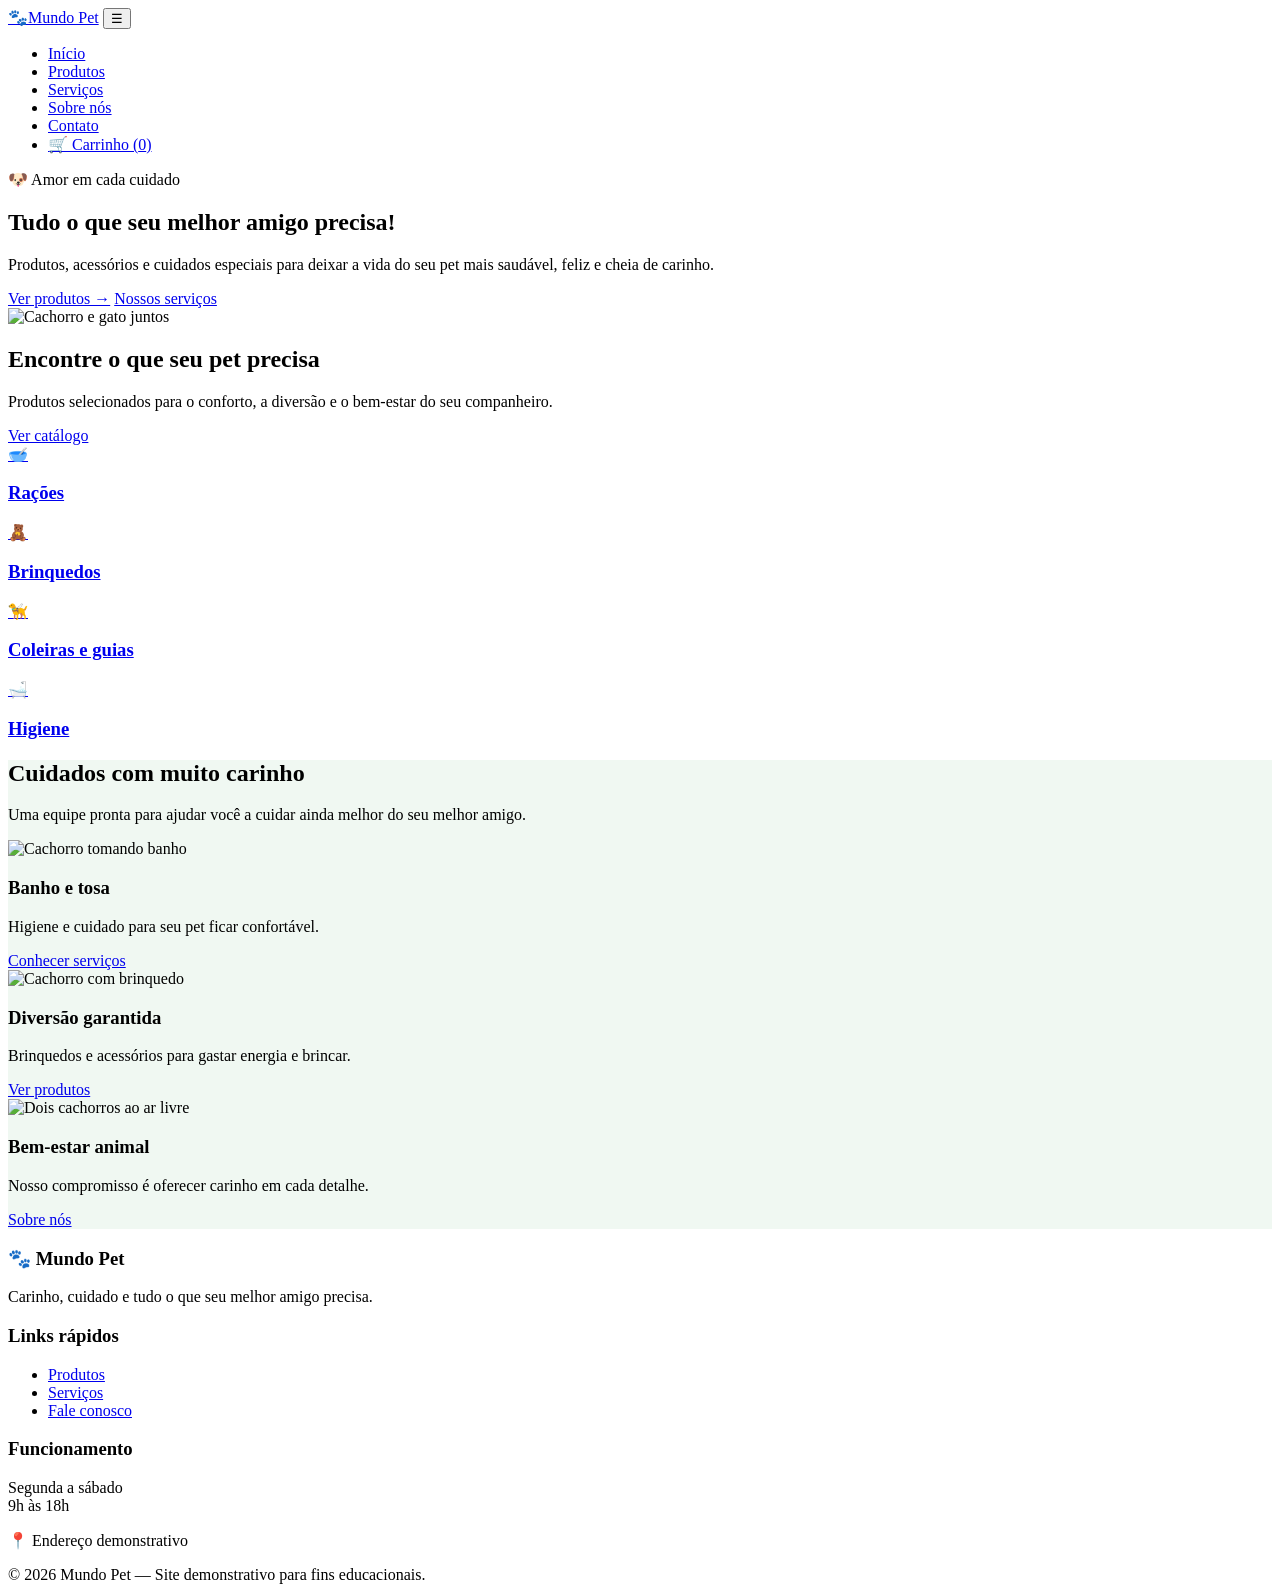
==== index.html @ 1e4cd00c "Add files via upload" ====
<!DOCTYPE html>
<html lang="pt-BR">
<head>
  <meta charset="UTF-8">
  <meta name="viewport" content="width=device-width, initial-scale=1.0">
  <meta name="description" content="Mundo Pet: produtos e serviços para cuidar do seu melhor amigo.">
  <title>Início | Mundo Pet</title>
  <link rel="stylesheet" href="css/style.css">
</head>
<body>

<header>
  <div class="container navbar">
    <a class="logo" href="index.html"><span class="logo-icon">🐾</span><span>Mundo Pet</span></a>
    <button class="menu-toggle" aria-label="Abrir menu" aria-expanded="false">☰</button>
    <nav aria-label="Menu principal">
      <ul class="nav-links">
        <li><a href="index.html" data-page="index.html">Início</a></li>
        <li><a href="produtos.html" data-page="produtos.html">Produtos</a></li>
        <li><a href="servicos.html" data-page="servicos.html">Serviços</a></li>
        <li><a href="sobre.html" data-page="sobre.html">Sobre nós</a></li>
        <li><a href="contato.html" data-page="contato.html">Contato</a></li>
        <li><a class="cart-link" href="carrinho.html" data-page="carrinho.html">🛒 Carrinho (<span class="cart-count">0</span>)</a></li>
      </ul>
    </nav>
  </div>
</header>

<main>

<section class="hero">
  <div class="container hero-grid">
    <div>
      <span class="eyebrow">🐶 Amor em cada cuidado</span>
      <h1>Tudo o que seu melhor amigo precisa!</h1>
      <p>Produtos, acessórios e cuidados especiais para deixar a vida do seu pet mais saudável, feliz e cheia de carinho.</p>
      <a class="btn" href="produtos.html">Ver produtos →</a>
      <a class="btn secondary" href="servicos.html">Nossos serviços</a>
    </div>
    <img class="hero-image" src="C:\Users\Aluno\Documents\foto/cao.jpg" alt="Cachorro e gato juntos">
  </div>
</section>
<section class="section">
  <div class="container">
    <div class="section-head"><div><h2>Encontre o que seu pet precisa</h2><p>Produtos selecionados para o conforto, a diversão e o bem-estar do seu companheiro.</p></div><a class="btn secondary" href="produtos.html">Ver catálogo</a></div>
    <div class="category-grid">
      <a class="category" href="produtos.html"><span>🥣</span><h3>Rações</h3></a>
      <a class="category" href="produtos.html"><span>🧸</span><h3>Brinquedos</h3></a>
      <a class="category" href="produtos.html"><span>🦮</span><h3>Coleiras e guias</h3></a>
      <a class="category" href="produtos.html"><span>🛁</span><h3>Higiene</h3></a>
    </div>
  </div>
</section>
<section class="section" style="background:#f0f8f2">
  <div class="container">
    <div class="section-head"><div><h2>Cuidados com muito carinho</h2><p>Uma equipe pronta para ajudar você a cuidar ainda melhor do seu melhor amigo.</p></div></div>
    <div class="cards">
      <article class="card"><img src="https://images.unsplash.com/photo-1516734212186-a967f81ad0d7?auto=format&fit=crop&w=800&q=80" alt="Cachorro tomando banho"><div class="card-content"><h3>Banho e tosa</h3><p>Higiene e cuidado para seu pet ficar confortável.</p><a class="btn" href="servicos.html">Conhecer serviços</a></div></article>
      <article class="card"><img src="https://images.unsplash.com/photo-1589924691995-400dc9ecc119?auto=format&fit=crop&w=800&q=80" alt="Cachorro com brinquedo"><div class="card-content"><h3>Diversão garantida</h3><p>Brinquedos e acessórios para gastar energia e brincar.</p><a class="btn" href="produtos.html">Ver produtos</a></div></article>
      <article class="card"><img src="https://images.unsplash.com/photo-1548199973-03cce0bbc87b?auto=format&fit=crop&w=800&q=80" alt="Dois cachorros ao ar livre"><div class="card-content"><h3>Bem-estar animal</h3><p>Nosso compromisso é oferecer carinho em cada detalhe.</p><a class="btn" href="sobre.html">Sobre nós</a></div></article>
    </div>
  </div>
</section>

</main>

<footer>
  <div class="container">
    <div class="footer-grid">
      <div><h3>🐾 Mundo Pet</h3><p>Carinho, cuidado e tudo o que seu melhor amigo precisa.</p></div>
      <div><h3>Links rápidos</h3><ul><li><a href="produtos.html">Produtos</a></li><li><a href="servicos.html">Serviços</a></li><li><a href="contato.html">Fale conosco</a></li></ul></div>
      <div><h3>Funcionamento</h3><p>Segunda a sábado<br>9h às 18h</p><p>📍 Endereço demonstrativo</p></div>
    </div>
    <div class="copyright">© 2026 Mundo Pet — Site demonstrativo para fins educacionais.</div>
  </div>
</footer>
<div class="toast" role="status" aria-live="polite"></div>
<script src="js/script.js"></script>


</body>
</html>
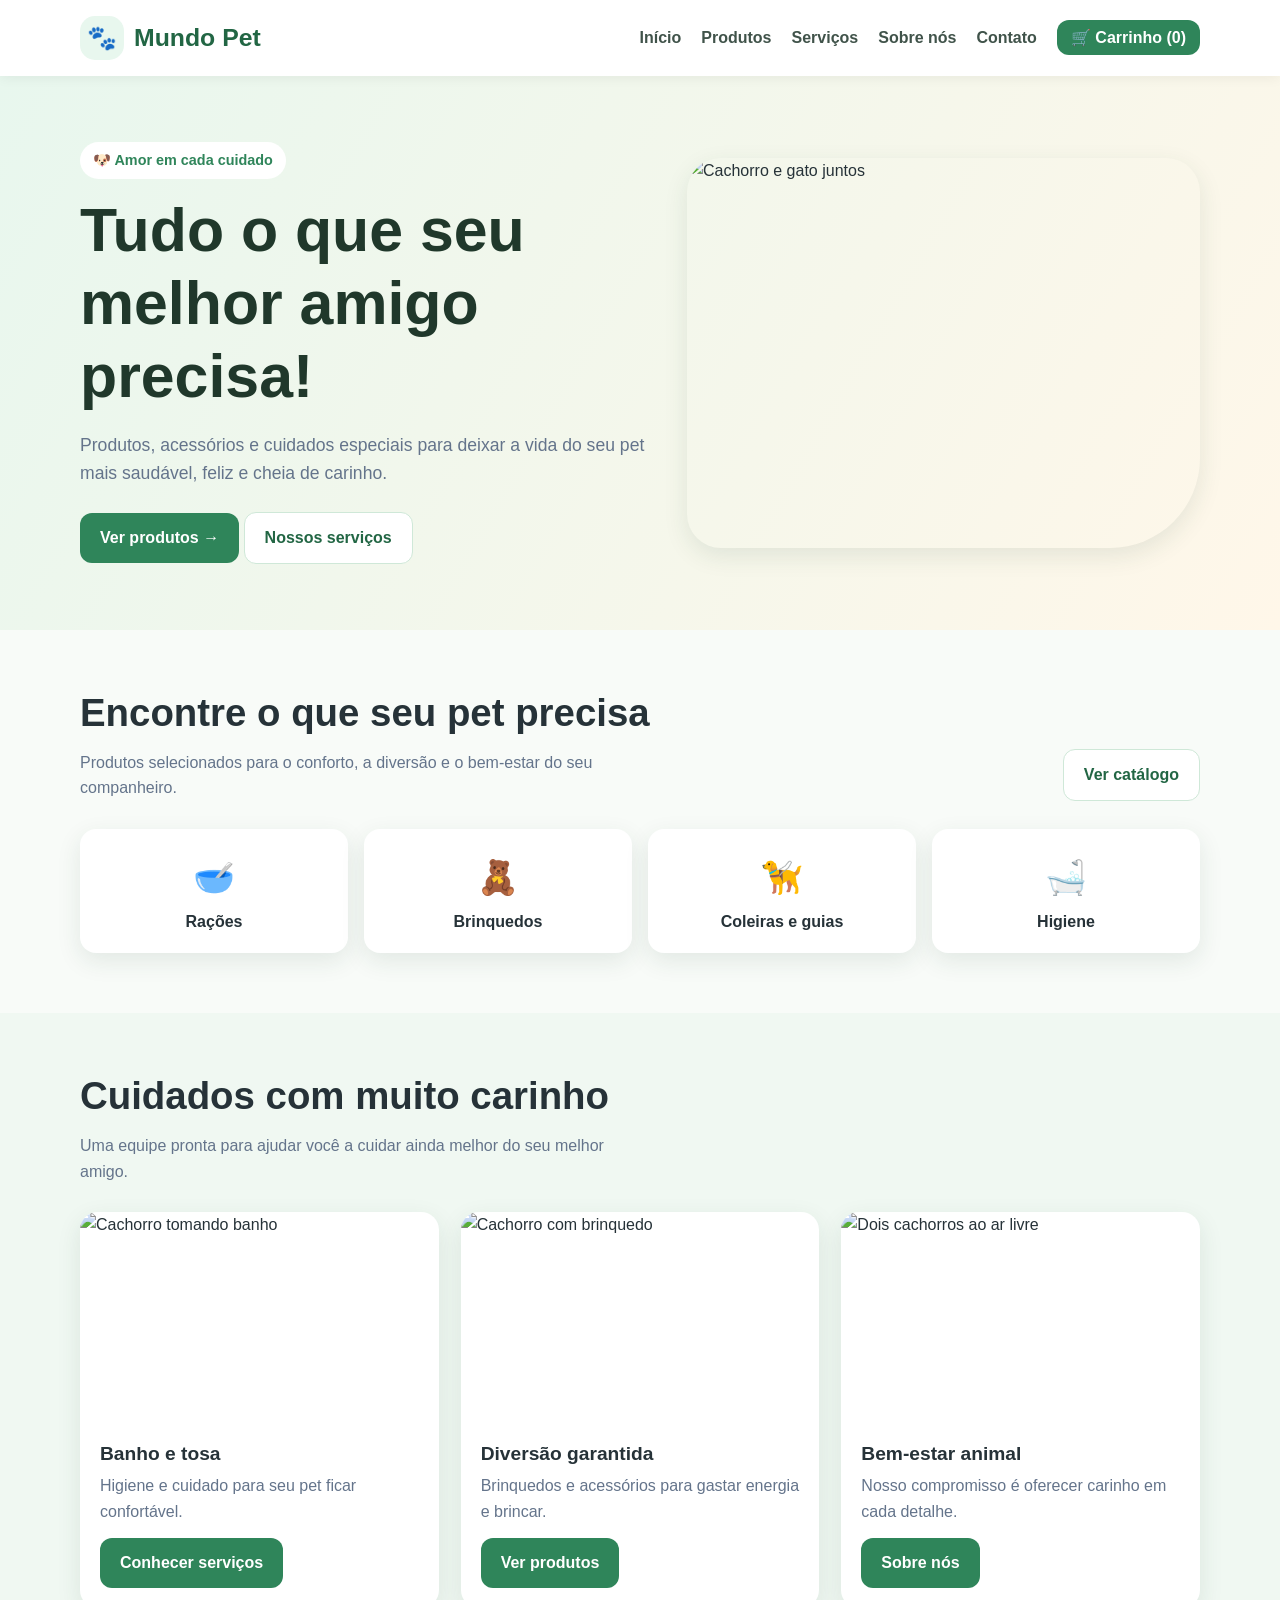
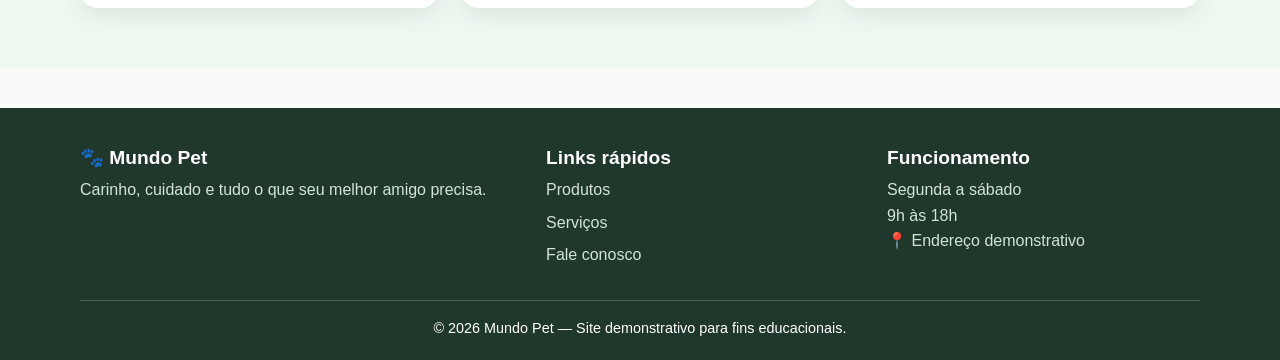
==== commit df5d494f: "Update stylesheet link in index.html" ====
--- a/index.html
+++ b/index.html
@@ -5,7 +5,7 @@
   <meta name="viewport" content="width=device-width, initial-scale=1.0">
   <meta name="description" content="Mundo Pet: produtos e serviços para cuidar do seu melhor amigo.">
   <title>Início | Mundo Pet</title>
-  <link rel="stylesheet" href="css/style.css">
+  <link rel="stylesheet" href="style.css">
 </head>
 <body>
 
--- a/style.css
+++ b/style.css
@@ -0,0 +1,129 @@
+@import url('https://fonts.googleapis.com/css2?family=Nunito:wght@400;600;700;800&display=swap');
+
+:root {
+  --verde: #2f855a;
+  --verde-escuro: #226644;
+  --verde-claro: #e8f7ee;
+  --laranja: #ff9f43;
+  --texto: #263238;
+  --cinza: #64748b;
+  --branco: #fff;
+  --fundo: #f8fbf8;
+  --sombra: 0 8px 24px rgba(31, 65, 45, .10);
+}
+* { box-sizing: border-box; margin: 0; padding: 0; }
+html { scroll-behavior: smooth; }
+body { font-family: 'Nunito', Arial, sans-serif; color: var(--texto); background: var(--fundo); line-height: 1.6; }
+img { display: block; max-width: 100%; }
+a { color: inherit; text-decoration: none; }
+button, input, select, textarea { font: inherit; }
+button, .btn { cursor: pointer; border: 0; }
+.container { width: min(1120px, 92%); margin: 0 auto; }
+header { background: var(--branco); box-shadow: 0 2px 12px rgba(0,0,0,.06); position: sticky; top: 0; z-index: 20; }
+.navbar { min-height: 76px; display: flex; align-items: center; justify-content: space-between; gap: 20px; }
+.logo { display: flex; align-items: center; gap: 10px; color: var(--verde-escuro); font-weight: 800; font-size: 1.55rem; white-space: nowrap; }
+.logo-icon { display: grid; place-items: center; background: var(--verde-claro); width: 44px; height: 44px; border-radius: 15px; font-size: 1.5rem; }
+.nav-links { display: flex; align-items: center; gap: 20px; list-style: none; }
+.nav-links a { font-weight: 700; color: #40534a; padding: 8px 0; }
+.nav-links a:hover, .nav-links a.active { color: var(--verde); }
+.cart-link { background: var(--verde); color: white !important; padding: 9px 14px !important; border-radius: 12px; }
+.menu-toggle { display: none; background: var(--verde-claro); color: var(--verde-escuro); padding: 9px 12px; border-radius: 10px; font-size: 1.25rem; }
+.hero { padding: 66px 0; background: linear-gradient(120deg, #e8f7ee, #fff7e9); overflow: hidden; }
+.hero-grid { display: grid; grid-template-columns: 1.05fr .95fr; align-items: center; gap: 40px; }
+.eyebrow { display: inline-block; background: #fff; color: var(--verde); border-radius: 999px; padding: 7px 13px; font-weight: 800; font-size: .9rem; margin-bottom: 15px; }
+h1, h2, h3 { line-height: 1.2; }
+h1 { font-size: clamp(2.2rem, 5vw, 3.8rem); margin-bottom: 18px; color: #20382b; }
+h2 { font-size: clamp(1.7rem, 3vw, 2.4rem); margin-bottom: 14px; }
+h3 { font-size: 1.2rem; margin-bottom: 8px; }
+p { color: var(--cinza); }
+.hero p { font-size: 1.1rem; max-width: 580px; margin-bottom: 25px; }
+.hero-image { width: 100%; height: 390px; object-fit: cover; border-radius: 34px 34px 90px 34px; box-shadow: var(--sombra); }
+.btn { display: inline-flex; align-items: center; justify-content: center; gap: 8px; background: var(--verde); color: white; padding: 12px 20px; border-radius: 12px; font-weight: 800; transition: transform .2s, background .2s; }
+.btn:hover { background: var(--verde-escuro); transform: translateY(-2px); }
+.btn.secondary { background: white; color: var(--verde-escuro); border: 1px solid #cfe8d8; }
+.btn.orange { background: var(--laranja); color: #38230c; }
+.section { padding: 60px 0; }
+.section-head { display: flex; align-items: end; justify-content: space-between; gap: 20px; margin-bottom: 28px; }
+.section-head p { max-width: 550px; }
+.cards { display: grid; grid-template-columns: repeat(3, 1fr); gap: 22px; }
+.card { background: white; border-radius: 18px; box-shadow: var(--sombra); overflow: hidden; }
+.card img { width: 100%; height: 210px; object-fit: cover; }
+.card-content { padding: 20px; }
+.card-content p { margin: 7px 0 14px; }
+.category-grid { display: grid; grid-template-columns: repeat(4, 1fr); gap: 16px; }
+.category { background: white; padding: 22px 12px; border-radius: 16px; text-align: center; box-shadow: var(--sombra); }
+.category span { display: block; font-size: 2.1rem; margin-bottom: 7px; }
+.category h3 { font-size: 1rem; margin: 0; }
+.page-banner { padding: 48px 0; background: var(--verde-claro); text-align: center; }
+.page-banner p { max-width: 680px; margin: 8px auto 0; }
+.toolbar { display: flex; gap: 12px; flex-wrap: wrap; margin-bottom: 24px; }
+.toolbar input, .toolbar select { flex: 1; min-width: 180px; }
+input, select, textarea { width: 100%; padding: 12px 14px; border: 1px solid #d6e1d9; border-radius: 10px; background: white; color: var(--texto); outline-color: var(--verde); }
+label { display: block; font-weight: 800; margin-bottom: 6px; }
+.form-grid { display: grid; grid-template-columns: 1fr 1fr; gap: 16px; }
+.form-group { margin-bottom: 16px; }
+.form-group.full { grid-column: 1 / -1; }
+.notice { background: #fff6e7; padding: 14px 16px; border-radius: 12px; color: #805018; margin: 18px 0; }
+.price { color: var(--verde-escuro); font-size: 1.25rem; font-weight: 800; margin: 8px 0 14px; }
+.product-card .card-content { display: flex; flex-direction: column; align-items: flex-start; }
+.product-card .btn { margin-top: auto; }
+.two-col { display: grid; grid-template-columns: 1fr 1fr; align-items: center; gap: 36px; }
+.feature-image { width: 100%; height: 360px; object-fit: cover; border-radius: 24px; }
+.check-list { list-style: none; margin: 18px 0; }
+.check-list li { margin: 10px 0; color: #475569; }
+.check-list li::before { content: "✓"; color: var(--verde); font-weight: 900; margin-right: 10px; }
+.contact-grid { display: grid; grid-template-columns: .8fr 1.2fr; gap: 28px; }
+.info-panel { background: var(--verde-claro); border-radius: 18px; padding: 25px; }
+.info-panel p { margin: 10px 0 18px; }
+.cart-item { display: grid; grid-template-columns: 90px 1fr auto auto; align-items: center; gap: 16px; background: white; padding: 16px; border-radius: 14px; box-shadow: var(--sombra); margin-bottom: 14px; }
+.cart-item img { width: 90px; height: 80px; object-fit: cover; border-radius: 10px; }
+.qty { display: flex; align-items: center; gap: 10px; }
+.qty button { width: 30px; height: 30px; border-radius: 8px; background: var(--verde-claro); color: var(--verde-escuro); font-weight: 900; }
+.cart-summary { background: white; border-radius: 16px; padding: 22px; box-shadow: var(--sombra); max-width: 420px; margin: 25px 0 0 auto; }
+.summary-line { display: flex; justify-content: space-between; gap: 20px; margin: 10px 0; }
+.empty { text-align: center; background: white; padding: 40px 20px; border-radius: 16px; }
+footer { background: #20382b; color: white; padding: 38px 0 20px; margin-top: 40px; }
+.footer-grid { display: grid; grid-template-columns: 1.4fr 1fr 1fr; gap: 28px; margin-bottom: 25px; }
+footer p, footer a { color: #d4e3d9; }
+footer h3 { color: white; }
+footer ul { list-style: none; }
+footer li { margin: 7px 0; }
+.copyright { border-top: 1px solid #486354; padding-top: 16px; text-align: center; font-size: .9rem; }
+.toast { position: fixed; bottom: 20px; right: 20px; z-index: 50; background: #20382b; color: white; padding: 14px 18px; border-radius: 12px; box-shadow: var(--sombra); display: none; }
+.toast.show { display: block; }
+@media (max-width: 900px) {
+  .nav-links { gap: 12px; }
+  .nav-links a { font-size: .92rem; }
+  .hero-grid, .two-col, .contact-grid { grid-template-columns: 1fr; }
+  .hero-image { height: 330px; }
+  .cards { grid-template-columns: repeat(2, 1fr); }
+  .category-grid { grid-template-columns: repeat(2, 1fr); }
+}
+@media (max-width: 700px) {
+  .navbar { min-height: 68px; }
+  .menu-toggle { display: block; }
+  .nav-links { display: none; position: absolute; top: 68px; left: 0; right: 0; background: white; padding: 18px 5%; flex-direction: column; align-items: stretch; box-shadow: 0 12px 18px rgba(0,0,0,.08); }
+  .nav-links.open { display: flex; }
+  .nav-links a { display: block; padding: 9px 0; }
+  .nav-links .cart-link { text-align: center; padding: 10px !important; }
+  .hero { padding: 42px 0; }
+  .hero-image { height: 270px; border-radius: 22px; }
+  .section { padding: 42px 0; }
+  .section-head { display: block; }
+  .section-head .btn { margin-top: 15px; }
+  .cards { grid-template-columns: 1fr; }
+  .card img { height: 230px; }
+  .form-grid { grid-template-columns: 1fr; gap: 0; }
+  .form-group.full { grid-column: auto; }
+  .footer-grid { grid-template-columns: 1fr; }
+  .cart-item { grid-template-columns: 70px 1fr; }
+  .cart-item img { width: 70px; height: 70px; }
+  .cart-item .qty, .cart-item .item-total { grid-column: 2; }
+}
+@media (max-width: 420px) {
+  .logo { font-size: 1.25rem; }
+  .logo-icon { width: 38px; height: 38px; }
+  .category-grid { grid-template-columns: 1fr 1fr; gap: 10px; }
+  .category { padding: 16px 8px; }
+  .hero .btn { width: 100%; margin: 4px 0; }
+}
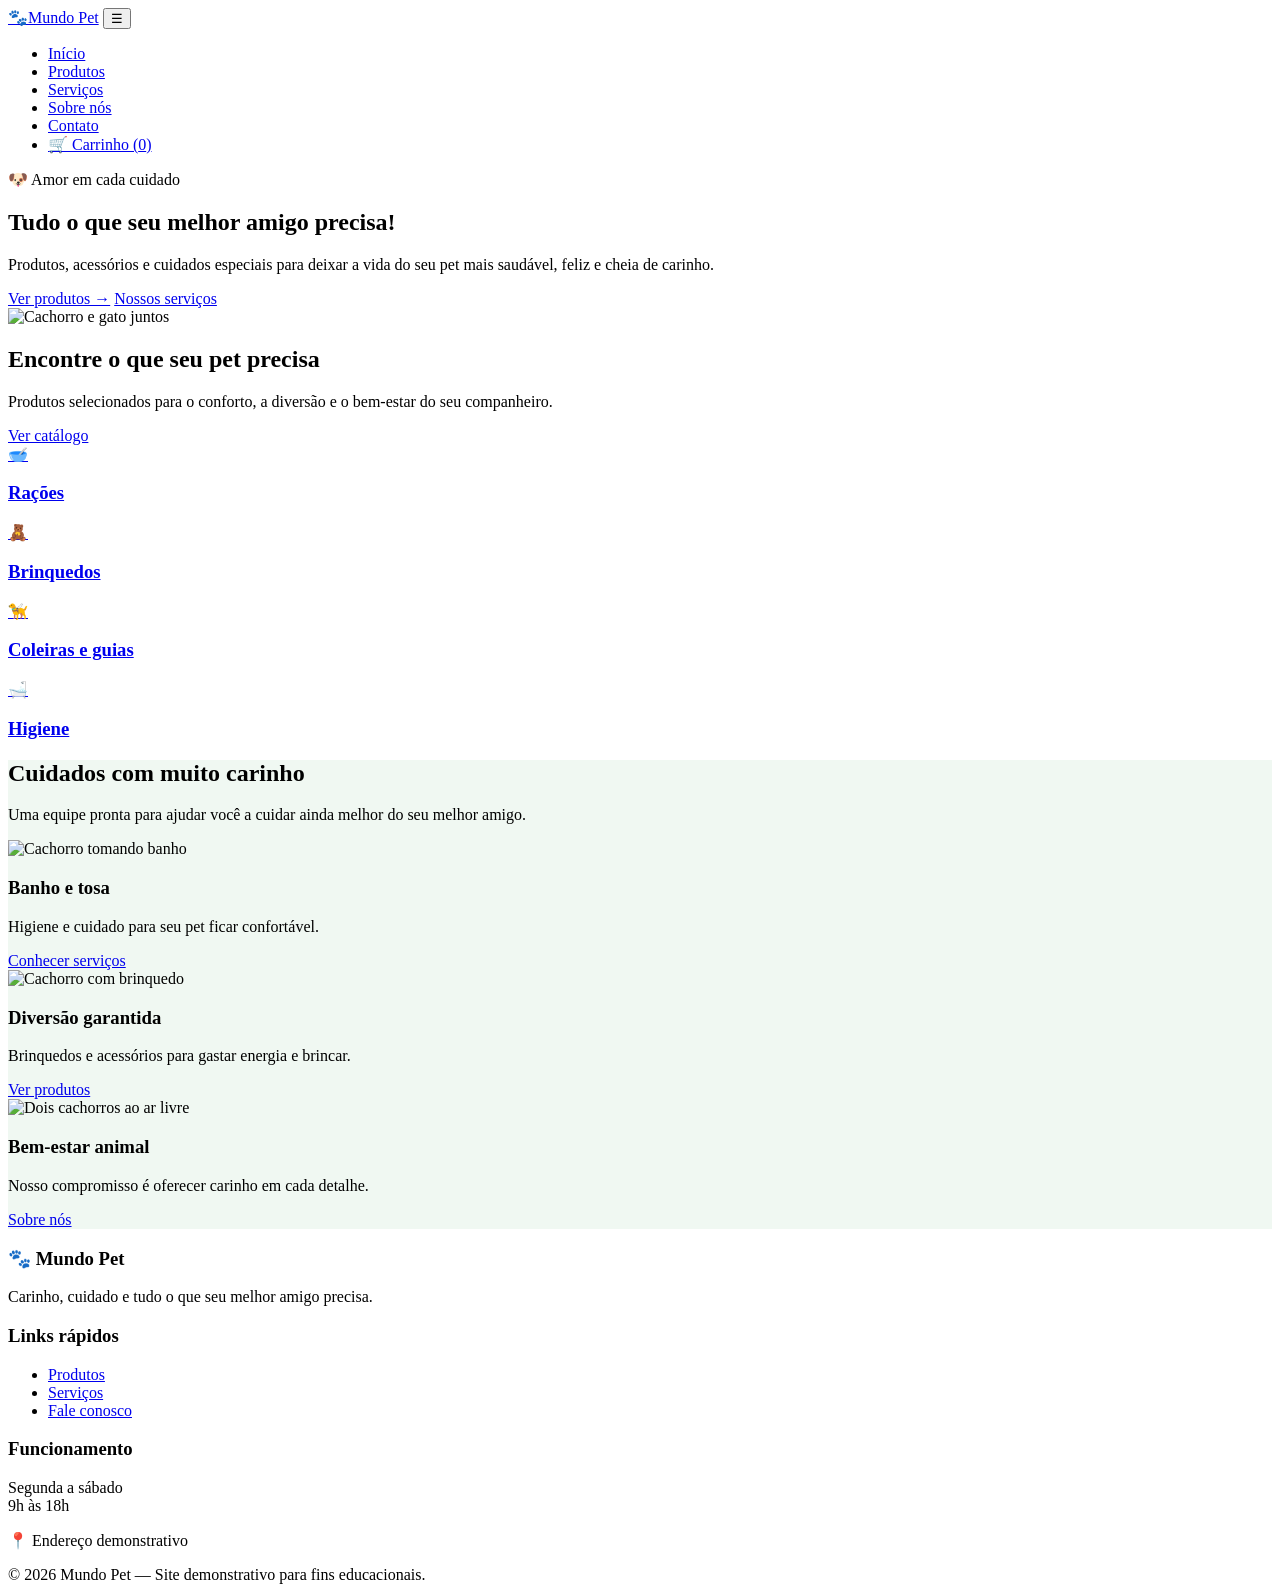
==== commit efe7f4b1: "Update index.html" ====
--- a/index.html
+++ b/index.html
@@ -5,7 +5,7 @@
   <meta name="viewport" content="width=device-width, initial-scale=1.0">
   <meta name="description" content="Mundo Pet: produtos e serviços para cuidar do seu melhor amigo.">
   <title>Início | Mundo Pet</title>
-  <link rel="stylesheet" href="style.css">
+  <link rel="stylesheet" href="css/style.css">
 </head>
 <body>
 
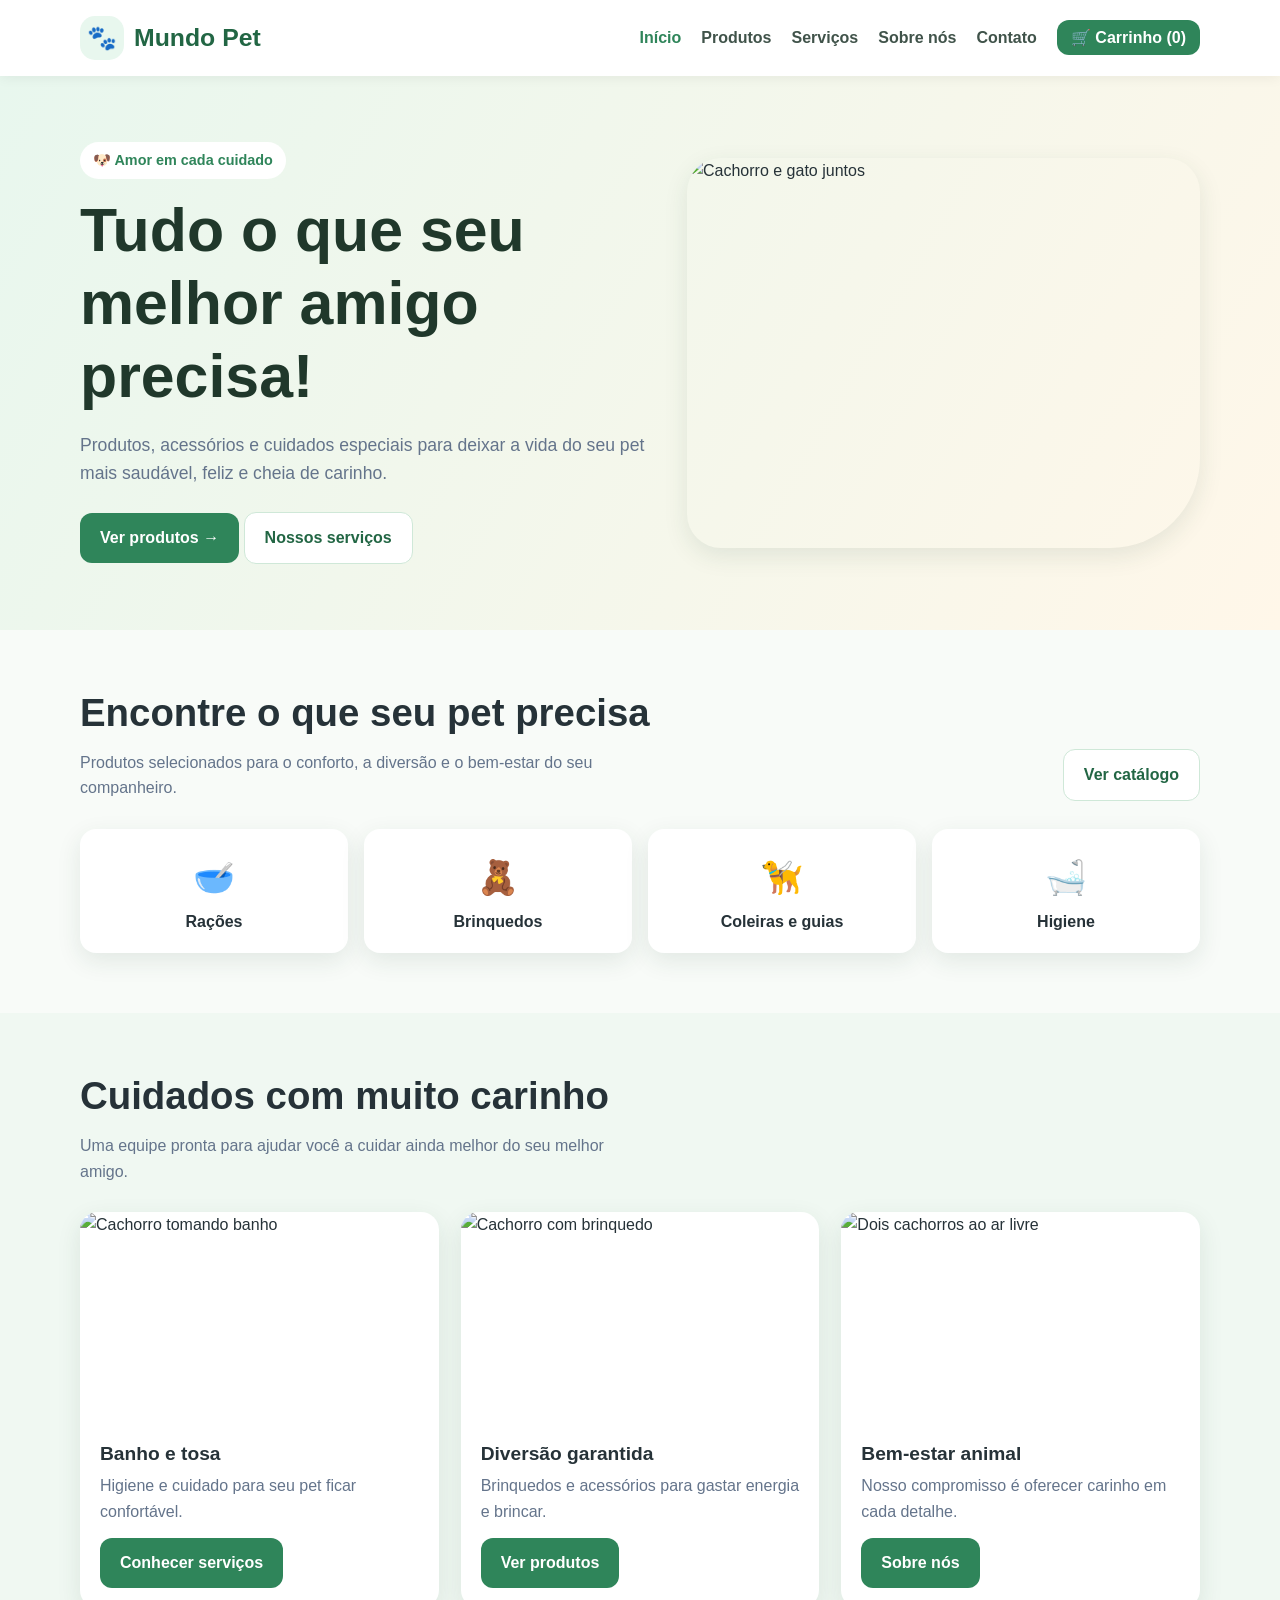
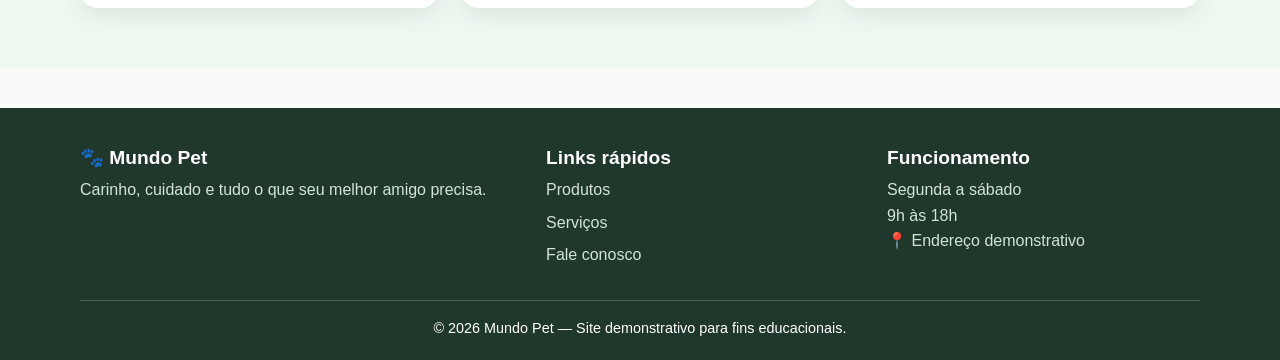
==== commit 73632ba7: "Fix image source path in index.html" ====
--- a/index.html
+++ b/index.html
@@ -37,7 +37,7 @@
       <a class="btn" href="produtos.html">Ver produtos →</a>
       <a class="btn secondary" href="servicos.html">Nossos serviços</a>
     </div>
-    <img class="hero-image" src="C:\Users\Aluno\Documents\foto/cao.jpg" alt="Cachorro e gato juntos">
+    <img class="hero-image" src="C:\Users\Aluno\Documents\img/ cao.jpg" alt="Cachorro e gato juntos">
   </div>
 </section>
 <section class="section">
--- a/css/style.css
+++ b/css/style.css
@@ -0,0 +1,129 @@
+@import url('https://fonts.googleapis.com/css2?family=Nunito:wght@400;600;700;800&display=swap');
+
+:root {
+  --verde: #2f855a;
+  --verde-escuro: #226644;
+  --verde-claro: #e8f7ee;
+  --laranja: #ff9f43;
+  --texto: #263238;
+  --cinza: #64748b;
+  --branco: #fff;
+  --fundo: #f8fbf8;
+  --sombra: 0 8px 24px rgba(31, 65, 45, .10);
+}
+* { box-sizing: border-box; margin: 0; padding: 0; }
+html { scroll-behavior: smooth; }
+body { font-family: 'Nunito', Arial, sans-serif; color: var(--texto); background: var(--fundo); line-height: 1.6; }
+img { display: block; max-width: 100%; }
+a { color: inherit; text-decoration: none; }
+button, input, select, textarea { font: inherit; }
+button, .btn { cursor: pointer; border: 0; }
+.container { width: min(1120px, 92%); margin: 0 auto; }
+header { background: var(--branco); box-shadow: 0 2px 12px rgba(0,0,0,.06); position: sticky; top: 0; z-index: 20; }
+.navbar { min-height: 76px; display: flex; align-items: center; justify-content: space-between; gap: 20px; }
+.logo { display: flex; align-items: center; gap: 10px; color: var(--verde-escuro); font-weight: 800; font-size: 1.55rem; white-space: nowrap; }
+.logo-icon { display: grid; place-items: center; background: var(--verde-claro); width: 44px; height: 44px; border-radius: 15px; font-size: 1.5rem; }
+.nav-links { display: flex; align-items: center; gap: 20px; list-style: none; }
+.nav-links a { font-weight: 700; color: #40534a; padding: 8px 0; }
+.nav-links a:hover, .nav-links a.active { color: var(--verde); }
+.cart-link { background: var(--verde); color: white !important; padding: 9px 14px !important; border-radius: 12px; }
+.menu-toggle { display: none; background: var(--verde-claro); color: var(--verde-escuro); padding: 9px 12px; border-radius: 10px; font-size: 1.25rem; }
+.hero { padding: 66px 0; background: linear-gradient(120deg, #e8f7ee, #fff7e9); overflow: hidden; }
+.hero-grid { display: grid; grid-template-columns: 1.05fr .95fr; align-items: center; gap: 40px; }
+.eyebrow { display: inline-block; background: #fff; color: var(--verde); border-radius: 999px; padding: 7px 13px; font-weight: 800; font-size: .9rem; margin-bottom: 15px; }
+h1, h2, h3 { line-height: 1.2; }
+h1 { font-size: clamp(2.2rem, 5vw, 3.8rem); margin-bottom: 18px; color: #20382b; }
+h2 { font-size: clamp(1.7rem, 3vw, 2.4rem); margin-bottom: 14px; }
+h3 { font-size: 1.2rem; margin-bottom: 8px; }
+p { color: var(--cinza); }
+.hero p { font-size: 1.1rem; max-width: 580px; margin-bottom: 25px; }
+.hero-image { width: 100%; height: 390px; object-fit: cover; border-radius: 34px 34px 90px 34px; box-shadow: var(--sombra); }
+.btn { display: inline-flex; align-items: center; justify-content: center; gap: 8px; background: var(--verde); color: white; padding: 12px 20px; border-radius: 12px; font-weight: 800; transition: transform .2s, background .2s; }
+.btn:hover { background: var(--verde-escuro); transform: translateY(-2px); }
+.btn.secondary { background: white; color: var(--verde-escuro); border: 1px solid #cfe8d8; }
+.btn.orange { background: var(--laranja); color: #38230c; }
+.section { padding: 60px 0; }
+.section-head { display: flex; align-items: end; justify-content: space-between; gap: 20px; margin-bottom: 28px; }
+.section-head p { max-width: 550px; }
+.cards { display: grid; grid-template-columns: repeat(3, 1fr); gap: 22px; }
+.card { background: white; border-radius: 18px; box-shadow: var(--sombra); overflow: hidden; }
+.card img { width: 100%; height: 210px; object-fit: cover; }
+.card-content { padding: 20px; }
+.card-content p { margin: 7px 0 14px; }
+.category-grid { display: grid; grid-template-columns: repeat(4, 1fr); gap: 16px; }
+.category { background: white; padding: 22px 12px; border-radius: 16px; text-align: center; box-shadow: var(--sombra); }
+.category span { display: block; font-size: 2.1rem; margin-bottom: 7px; }
+.category h3 { font-size: 1rem; margin: 0; }
+.page-banner { padding: 48px 0; background: var(--verde-claro); text-align: center; }
+.page-banner p { max-width: 680px; margin: 8px auto 0; }
+.toolbar { display: flex; gap: 12px; flex-wrap: wrap; margin-bottom: 24px; }
+.toolbar input, .toolbar select { flex: 1; min-width: 180px; }
+input, select, textarea { width: 100%; padding: 12px 14px; border: 1px solid #d6e1d9; border-radius: 10px; background: white; color: var(--texto); outline-color: var(--verde); }
+label { display: block; font-weight: 800; margin-bottom: 6px; }
+.form-grid { display: grid; grid-template-columns: 1fr 1fr; gap: 16px; }
+.form-group { margin-bottom: 16px; }
+.form-group.full { grid-column: 1 / -1; }
+.notice { background: #fff6e7; padding: 14px 16px; border-radius: 12px; color: #805018; margin: 18px 0; }
+.price { color: var(--verde-escuro); font-size: 1.25rem; font-weight: 800; margin: 8px 0 14px; }
+.product-card .card-content { display: flex; flex-direction: column; align-items: flex-start; }
+.product-card .btn { margin-top: auto; }
+.two-col { display: grid; grid-template-columns: 1fr 1fr; align-items: center; gap: 36px; }
+.feature-image { width: 100%; height: 360px; object-fit: cover; border-radius: 24px; }
+.check-list { list-style: none; margin: 18px 0; }
+.check-list li { margin: 10px 0; color: #475569; }
+.check-list li::before { content: "✓"; color: var(--verde); font-weight: 900; margin-right: 10px; }
+.contact-grid { display: grid; grid-template-columns: .8fr 1.2fr; gap: 28px; }
+.info-panel { background: var(--verde-claro); border-radius: 18px; padding: 25px; }
+.info-panel p { margin: 10px 0 18px; }
+.cart-item { display: grid; grid-template-columns: 90px 1fr auto auto; align-items: center; gap: 16px; background: white; padding: 16px; border-radius: 14px; box-shadow: var(--sombra); margin-bottom: 14px; }
+.cart-item img { width: 90px; height: 80px; object-fit: cover; border-radius: 10px; }
+.qty { display: flex; align-items: center; gap: 10px; }
+.qty button { width: 30px; height: 30px; border-radius: 8px; background: var(--verde-claro); color: var(--verde-escuro); font-weight: 900; }
+.cart-summary { background: white; border-radius: 16px; padding: 22px; box-shadow: var(--sombra); max-width: 420px; margin: 25px 0 0 auto; }
+.summary-line { display: flex; justify-content: space-between; gap: 20px; margin: 10px 0; }
+.empty { text-align: center; background: white; padding: 40px 20px; border-radius: 16px; }
+footer { background: #20382b; color: white; padding: 38px 0 20px; margin-top: 40px; }
+.footer-grid { display: grid; grid-template-columns: 1.4fr 1fr 1fr; gap: 28px; margin-bottom: 25px; }
+footer p, footer a { color: #d4e3d9; }
+footer h3 { color: white; }
+footer ul { list-style: none; }
+footer li { margin: 7px 0; }
+.copyright { border-top: 1px solid #486354; padding-top: 16px; text-align: center; font-size: .9rem; }
+.toast { position: fixed; bottom: 20px; right: 20px; z-index: 50; background: #20382b; color: white; padding: 14px 18px; border-radius: 12px; box-shadow: var(--sombra); display: none; }
+.toast.show { display: block; }
+@media (max-width: 900px) {
+  .nav-links { gap: 12px; }
+  .nav-links a { font-size: .92rem; }
+  .hero-grid, .two-col, .contact-grid { grid-template-columns: 1fr; }
+  .hero-image { height: 330px; }
+  .cards { grid-template-columns: repeat(2, 1fr); }
+  .category-grid { grid-template-columns: repeat(2, 1fr); }
+}
+@media (max-width: 700px) {
+  .navbar { min-height: 68px; }
+  .menu-toggle { display: block; }
+  .nav-links { display: none; position: absolute; top: 68px; left: 0; right: 0; background: white; padding: 18px 5%; flex-direction: column; align-items: stretch; box-shadow: 0 12px 18px rgba(0,0,0,.08); }
+  .nav-links.open { display: flex; }
+  .nav-links a { display: block; padding: 9px 0; }
+  .nav-links .cart-link { text-align: center; padding: 10px !important; }
+  .hero { padding: 42px 0; }
+  .hero-image { height: 270px; border-radius: 22px; }
+  .section { padding: 42px 0; }
+  .section-head { display: block; }
+  .section-head .btn { margin-top: 15px; }
+  .cards { grid-template-columns: 1fr; }
+  .card img { height: 230px; }
+  .form-grid { grid-template-columns: 1fr; gap: 0; }
+  .form-group.full { grid-column: auto; }
+  .footer-grid { grid-template-columns: 1fr; }
+  .cart-item { grid-template-columns: 70px 1fr; }
+  .cart-item img { width: 70px; height: 70px; }
+  .cart-item .qty, .cart-item .item-total { grid-column: 2; }
+}
+@media (max-width: 420px) {
+  .logo { font-size: 1.25rem; }
+  .logo-icon { width: 38px; height: 38px; }
+  .category-grid { grid-template-columns: 1fr 1fr; gap: 10px; }
+  .category { padding: 16px 8px; }
+  .hero .btn { width: 100%; margin: 4px 0; }
+}
